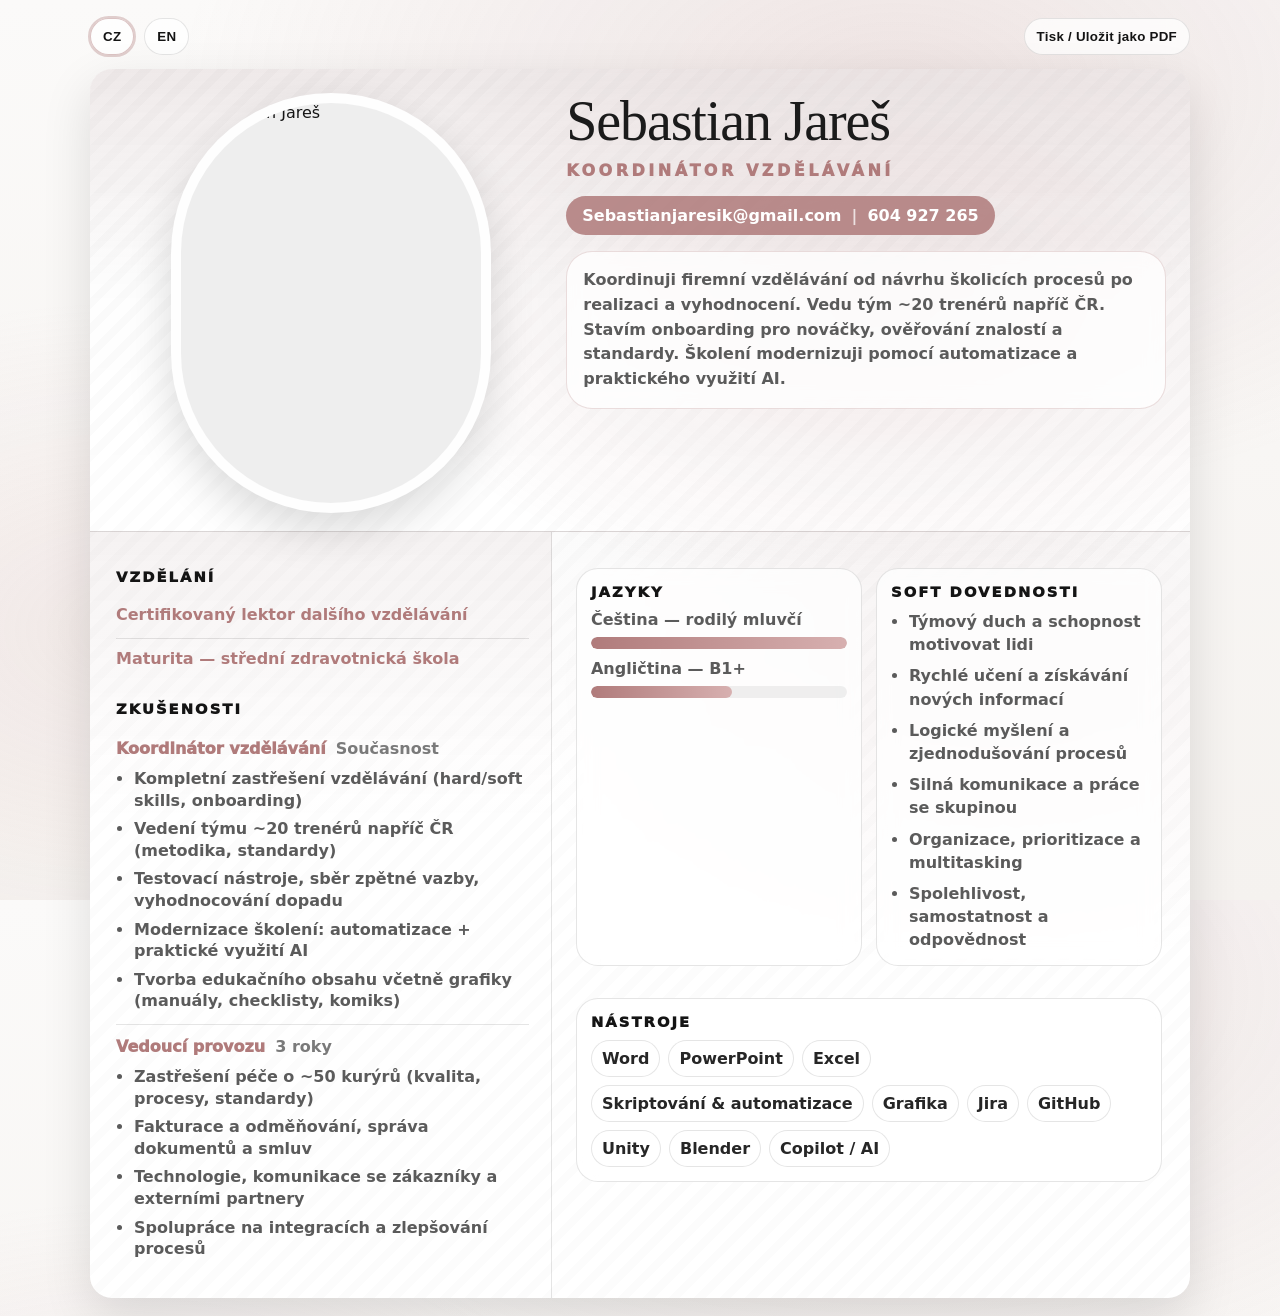
==== cv.html @ 07fa7704 "Create cv.html" ====
<!doctype html>
<html lang="cs" data-lang="cs">
<head>
  <meta charset="utf-8" />
  <meta name="viewport" content="width=device-width,initial-scale=1,viewport-fit=cover" />
  <title>Sebastian Jareš — Životopis</title>
  <meta name="description" content="Životopis — Sebastian Jareš" />
  <link rel="stylesheet" href="./cv.css?v=1" />
</head>
<body>
  <div class="cvApp">
    <header class="cvTopbar">
      <div class="topbarLeft">
        <button class="topBtn" id="langCz" type="button">CZ</button>
        <button class="topBtn" id="langEn" type="button">EN</button>
      </div>
      <div class="topbarRight">
        <button class="topBtn" id="printBtn" type="button" data-lang="cs">Tisk / Uložit jako PDF</button>
        <button class="topBtn" id="printBtnEn" type="button" data-lang="en">Print / Save as PDF</button>
      </div>
    </header>

    <main class="cvSheet">
      <div class="cvBg"></div>

      <section class="cvHeader">
        <div class="headerPhoto">
          <div class="photoFrame">
            <img class="photo" src="assets/thumbnail_IMG_6727.jpg" alt="Sebastian Jareš" />
          </div>
        </div>

        <div class="headerInfo">
          <div class="nameBlock">
            <div class="nameLine">Sebastian Jareš</div>

            <div class="roleLine" data-lang="cs">KOORDINÁTOR VZDĚLÁVÁNÍ</div>
            <div class="roleLine" data-lang="en">TRAINING &amp; DEVELOPMENT COORDINATOR</div>

            <div class="contactLine">
              <span>Sebastianjaresik@gmail.com</span>
              <span class="sep">|</span>
              <span>604 927 265</span>
            </div>

            <div class="summaryCard">
              <p class="summary" data-lang="cs">
                Koordinuji firemní vzdělávání od návrhu školicích procesů po realizaci a vyhodnocení. Vedu tým ~20 trenérů napříč ČR. Stavím onboarding pro nováčky, ověřování znalostí a standardy. Školení modernizuji pomocí automatizace a praktického využití AI.
              </p>
              <p class="summary" data-lang="en">
                I coordinate company learning end-to-end: from training process design to delivery and evaluation. I lead ~20 trainers across the Czech Republic, build onboarding and knowledge checks, and modernise training through automation and practical AI use.
              </p>
            </div>
          </div>
        </div>
      </section>

      <section class="cvBody">
        <aside class="cvLeft">
          <section class="block">
            <h3 class="blockTitle" data-lang="cs">Vzdělání</h3>
            <h3 class="blockTitle" data-lang="en">Education</h3>

            <div class="item">
              <div class="itemTitle" data-lang="cs">Certifikovaný lektor dalšího vzdělávání</div>
              <div class="itemTitle" data-lang="en">Certified continuing education trainer</div>
            </div>

            <div class="item">
              <div class="itemTitle" data-lang="cs">Maturita — střední zdravotnická škola</div>
              <div class="itemTitle" data-lang="en">High school diploma — healthcare school</div>
            </div>
          </section>

          <section class="block">
            <h3 class="blockTitle" data-lang="cs">Zkušenosti</h3>
            <h3 class="blockTitle" data-lang="en">Experience</h3>

            <div class="job">
              <div class="jobHead">
                <div class="jobRole" data-lang="cs">Koordinátor vzdělávání</div>
                <div class="jobRole" data-lang="en">Training &amp; Development Coordinator</div>
                <div class="jobTime" data-lang="cs">Současnost</div>
                <div class="jobTime" data-lang="en">Present</div>
              </div>
              <ul class="jobBullets" data-lang="cs">
                <li>Kompletní zastřešení vzdělávání (hard/soft skills, onboarding)</li>
                <li>Vedení týmu ~20 trenérů napříč ČR (metodika, standardy)</li>
                <li>Testovací nástroje, sběr zpětné vazby, vyhodnocování dopadu</li>
                <li>Modernizace školení: automatizace + praktické využití AI</li>
                <li>Tvorba edukačního obsahu včetně grafiky (manuály, checklisty, komiks)</li>
              </ul>
              <ul class="jobBullets" data-lang="en">
                <li>End-to-end ownership of company learning (hard/soft skills, onboarding)</li>
                <li>Managing ~20 trainers across the Czech Republic (methodology, standards)</li>
                <li>Knowledge checks, feedback loops, and training impact evaluation</li>
                <li>Training modernisation through automation and practical AI use</li>
                <li>Content creation including visuals (manuals, checklists, comic)</li>
              </ul>
            </div>

            <div class="job">
              <div class="jobHead">
                <div class="jobRole" data-lang="cs">Vedoucí provozu</div>
                <div class="jobRole" data-lang="en">Operations Manager</div>
                <div class="jobTime" data-lang="cs">3 roky</div>
                <div class="jobTime" data-lang="en">3 years</div>
              </div>
              <ul class="jobBullets" data-lang="cs">
                <li>Zastřešení péče o ~50 kurýrů (kvalita, procesy, standardy)</li>
                <li>Fakturace a odměňování, správa dokumentů a smluv</li>
                <li>Technologie, komunikace se zákazníky a externími partnery</li>
                <li>Spolupráce na integracích a zlepšování procesů</li>
              </ul>
              <ul class="jobBullets" data-lang="en">
                <li>Managing ~50 couriers (quality, processes, standards)</li>
                <li>Invoicing and compensation, document and contract administration</li>
                <li>Technology administration, customer and partner communication</li>
                <li>Supporting integrations and process improvements</li>
              </ul>
            </div>
          </section>
        </aside>

        <section class="cvRight">
          <div class="grid2">
            <section class="block rightBlock">
              <h3 class="blockTitle" data-lang="cs">Jazyky</h3>
              <h3 class="blockTitle" data-lang="en">Languages</h3>

              <div class="barRow">
                <div class="barLabel" data-lang="cs">Čeština — rodilý mluvčí</div>
                <div class="barLabel" data-lang="en">Czech — native</div>
                <div class="bar"><div class="fill" style="width:100%"></div></div>
              </div>

              <div class="barRow">
                <div class="barLabel" data-lang="cs">Angličtina — B1+</div>
                <div class="barLabel" data-lang="en">English — B1+</div>
                <div class="bar"><div class="fill" style="width:55%"></div></div>
              </div>
            </section>

            <section class="block rightBlock">
              <h3 class="blockTitle" data-lang="cs">Soft dovednosti</h3>
              <h3 class="blockTitle" data-lang="en">Soft skills</h3>

              <ul class="bullets" data-lang="cs">
                <li>Týmový duch a schopnost motivovat lidi</li>
                <li>Rychlé učení a získávání nových informací</li>
                <li>Logické myšlení a zjednodušování procesů</li>
                <li>Silná komunikace a práce se skupinou</li>
                <li>Organizace, prioritizace a multitasking</li>
                <li>Spolehlivost, samostatnost a odpovědnost</li>
              </ul>

              <ul class="bullets" data-lang="en">
                <li>Team mindset and ability to motivate people</li>
                <li>Fast learning and active information gathering</li>
                <li>Logical thinking and simplifying processes</li>
                <li>Strong communication and facilitation</li>
                <li>Organisation, prioritisation and multitasking</li>
                <li>Reliability, independence and ownership</li>
              </ul>
            </section>

            <section class="block rightBlock span2">
              <h3 class="blockTitle" data-lang="cs">Nástroje</h3>
              <h3 class="blockTitle" data-lang="en">Tools</h3>

              <div class="tags">
                <span class="tag">Word</span>
                <span class="tag">PowerPoint</span>
                <span class="tag">Excel</span>
                <span class="tag" data-lang="cs">Skriptování &amp; automatizace</span>
                <span class="tag" data-lang="en">Scripting &amp; automation</span>
                <span class="tag" data-lang="cs">Grafika</span>
                <span class="tag" data-lang="en">Graphics</span>
                <span class="tag">Jira</span>
                <span class="tag">GitHub</span>
                <span class="tag">Unity</span>
                <span class="tag">Blender</span>
                <span class="tag">Copilot / AI</span>
              </div>
            </section>

          </div>
        </section>
      </section>
    </main>
  </div>

  <script src="./cj.js?v=1"></script>
</body>
</html>
---- cv.css ----
:root{
  --bg:#f5f2ef;
  --paper:#ffffff;
  --ink:#141414;
  --muted:#5b5b5b;
  --muted2:#7a7a7a;
  --line:rgba(0,0,0,.10);
  --accent:#b07b7b;
  --accent2:#d7b0b0;
  --shadow:0 18px 50px rgba(0,0,0,.12);
  --radius:22px;
}

*{box-sizing:border-box}
html,body{height:100%}

/* když JS nastaví hidden, chceme jistotu, že element zmizí všude */
[hidden]{display:none !important}

body{
  margin:0;
  font-family:ui-sans-serif,system-ui,-apple-system,Segoe UI,Roboto,Arial,"Noto Sans",sans-serif;
  color:var(--ink);
  background:
    radial-gradient(1200px 700px at 70% 10%, rgba(176,123,123,.18), transparent 60%),
    radial-gradient(900px 600px at 10% 70%, rgba(215,176,176,.18), transparent 55%),
    linear-gradient(180deg, #fbfaf9, var(--bg));
}

/* přepínání jazyků přes html[data-lang] */
[data-lang="cs"] [data-lang="en"]{display:none}
[data-lang="en"] [data-lang="cs"]{display:none}

/* pojistka: ať se nikdy nezobrazují oba print buttony současně (i bez JS) */
html[data-lang="cs"] #printBtnEn{display:none}
html[data-lang="en"] #printBtn{display:none}

.cvApp{min-height:100%; padding:18px}
.cvTopbar{
  max-width:1100px;
  margin:0 auto 14px;
  display:flex;
  justify-content:space-between;
  gap:12px;
  align-items:center;
}
.topbarLeft,.topbarRight{display:flex; gap:10px; align-items:center; flex-wrap:wrap}
.topBtn{
  border:1px solid var(--line);
  background:rgba(255,255,255,.75);
  backdrop-filter: blur(10px);
  padding:10px 12px;
  border-radius:999px;
  font-weight:800;
  letter-spacing:.02em;
  color:var(--ink);
  cursor:pointer;
  text-decoration:none;
}
.topBtn.primary{
  background:var(--accent);
  color:#fff;
  border-color:transparent;
}
.topBtn.active{
  outline:2px solid rgba(176,123,123,.35);
  border-color:rgba(176,123,123,.45);
}

.cvSheet{
  position:relative;
  max-width:1100px;
  margin:0 auto;
  background:var(--paper);
  border-radius:var(--radius);
  box-shadow:var(--shadow);
  overflow:hidden;
  display:grid;
  grid-template-rows:auto 1fr;
}

.cvBg{
  position:absolute;
  inset:0;
  pointer-events:none;
  background:
    radial-gradient(900px 520px at 72% 18%, rgba(176,123,123,.18), transparent 60%),
    linear-gradient(180deg, rgba(0,0,0,.02), transparent 35%),
    repeating-linear-gradient(135deg, rgba(0,0,0,.015), rgba(0,0,0,.015) 8px, transparent 8px, transparent 18px);
  opacity:.9;
}

.cvHeader, .cvBody{position:relative; z-index:1}

.cvHeader{
  display:grid;
  grid-template-columns: 1.05fr 1.45fr;
  gap:18px;
  padding:24px 24px 18px;
  border-bottom:1px solid var(--line);
  background:
    linear-gradient(180deg, rgba(176,123,123,.10), transparent 45%),
    linear-gradient(180deg, rgba(0,0,0,.02), transparent 55%);
}

.headerPhoto{display:flex;justify-content:center;align-items:flex-start}
.photoFrame{
  width:320px;
  height:420px;
  border-radius:200px;
  overflow:hidden;
  border:10px solid rgba(255,255,255,.92);
  box-shadow:0 18px 46px rgba(0,0,0,.14);
  background:#eee;
}
.photo{width:100%;height:100%;object-fit:cover;display:block}

.headerInfo{display:flex;align-items:flex-start}
.nameBlock{width:100%}
.nameLine{
  font-family:"Segoe Script","Bradley Hand","Snell Roundhand","Apple Chancery",cursive;
  font-size:56px;
  line-height:1;
  letter-spacing:-.02em;
  color:#1b1b1b;
}
.roleLine{
  margin-top:12px;
  letter-spacing:.22em;
  text-transform:uppercase;
  font-weight:950;
  color:var(--accent);
}
.contactLine{
  margin-top:16px;
  background:rgba(176,123,123,.85);
  color:#fff;
  border-radius:999px;
  padding:10px 16px;
  display:flex;
  gap:10px;
  flex-wrap:wrap;
  align-items:center;
  font-weight:750;
  width:fit-content;
  max-width:100%;
}
.contactLine .sep{opacity:.75}

.summaryCard{
  margin-top:16px;
  border:1px solid rgba(176,123,123,.25);
  background:rgba(255,255,255,.78);
  backdrop-filter: blur(10px);
  border-radius:26px;
  padding:16px 16px;
}
.summary{
  margin:0;
  color:var(--muted);
  line-height:1.55;
  font-weight:650;
}

.cvBody{
  display:grid;
  grid-template-columns: 1.05fr 1.45fr;
  gap:0;
}

.cvLeft{
  padding:18px 22px 26px 26px;
  border-right:1px solid var(--line);
  background:
    linear-gradient(180deg, rgba(176,123,123,.06), transparent 38%),
    linear-gradient(180deg, rgba(0,0,0,.02), transparent 30%);
}

.cvRight{
  padding:18px 28px 26px 24px;
  background:
    radial-gradient(900px 520px at 70% 20%, rgba(176,123,123,.08), transparent 55%),
    linear-gradient(180deg, rgba(0,0,0,.015), transparent 32%);
}

.block{margin-top:18px}
.blockTitle{
  margin:0 0 10px;
  letter-spacing:.14em;
  text-transform:uppercase;
  font-size:.92rem;
  font-weight:950;
}

.item{padding:10px 0; border-top:1px solid var(--line)}
.item:first-of-type{border-top:0}
.itemTitle{font-weight:900; color:var(--accent); margin-bottom:4px}

.job{padding:12px 0; border-top:1px solid var(--line)}
.job:first-of-type{border-top:0}
.jobHead{
  display:flex;
  flex-wrap:wrap;
  gap:8px 10px;
  align-items:baseline;
}
.jobRole{font-weight:950; color:var(--accent)}
.jobTime{color:var(--muted2); font-weight:850}
.jobBullets{
  margin:10px 0 0;
  padding-left:18px;
  color:var(--muted);
  display:grid;
  gap:7px;
  line-height:1.35;
  font-weight:650;
}

.grid2{
  display:grid;
  gap:14px;
  grid-template-columns: 1fr 1fr;
}

.rightBlock{
  border:1px solid var(--line);
  background:rgba(255,255,255,.72);
  backdrop-filter: blur(10px);
  border-radius:22px;
  padding:14px 14px;
}
.span2{grid-column:1 / -1}

.barRow{display:grid; gap:8px; margin-top:10px}
.barLabel{color:var(--muted); font-weight:750}
.bar{
  height:12px;
  border-radius:999px;
  background:rgba(0,0,0,.06);
  overflow:hidden;
}
.fill{
  height:100%;
  border-radius:999px;
  background:linear-gradient(90deg, var(--accent), var(--accent2));
}

.bullets{
  margin:10px 0 0;
  padding-left:18px;
  color:var(--muted);
  display:grid;
  gap:8px;
  line-height:1.45;
  font-weight:650;
}

.tags{
  display:flex;
  gap:8px;
  flex-wrap:wrap;
  margin-top:10px;
}
.tag{
  padding:8px 10px;
  border-radius:999px;
  border:1px solid var(--line);
  background:rgba(255,255,255,.8);
  font-weight:850;
  color:#262626;
}

.twoCols{
  margin-top:10px;
  display:grid;
  grid-template-columns: 1fr 1fr;
  gap:10px 18px;
}

@media (max-width: 980px){
  .cvHeader{grid-template-columns:1fr}
  .cvBody{grid-template-columns:1fr}
  .cvLeft{border-right:0;border-bottom:1px solid var(--line)}
  .grid2{grid-template-columns:1fr}
  .span2{grid-column:auto}
  .twoCols{grid-template-columns:1fr}
  .nameLine{font-size:46px}
  .photoFrame{width:280px;height:380px;border-radius:190px}
}

@media (max-width: 520px){
  .cvHeader{padding:18px 16px 16px}
  .cvLeft{padding:16px}
  .cvRight{padding:16px}
  .photoFrame{width:240px;height:330px;border-radius:170px}
  .contactLine{width:100%;justify-content:center}
}

@media print{
  @page{ margin: 12mm; }
  body{background:#fff}
  .cvApp{padding:0}
  .cvTopbar{display:none}
  .cvSheet{box-shadow:none;border-radius:0;max-width:none}
  .cvBg{opacity:.55}
}
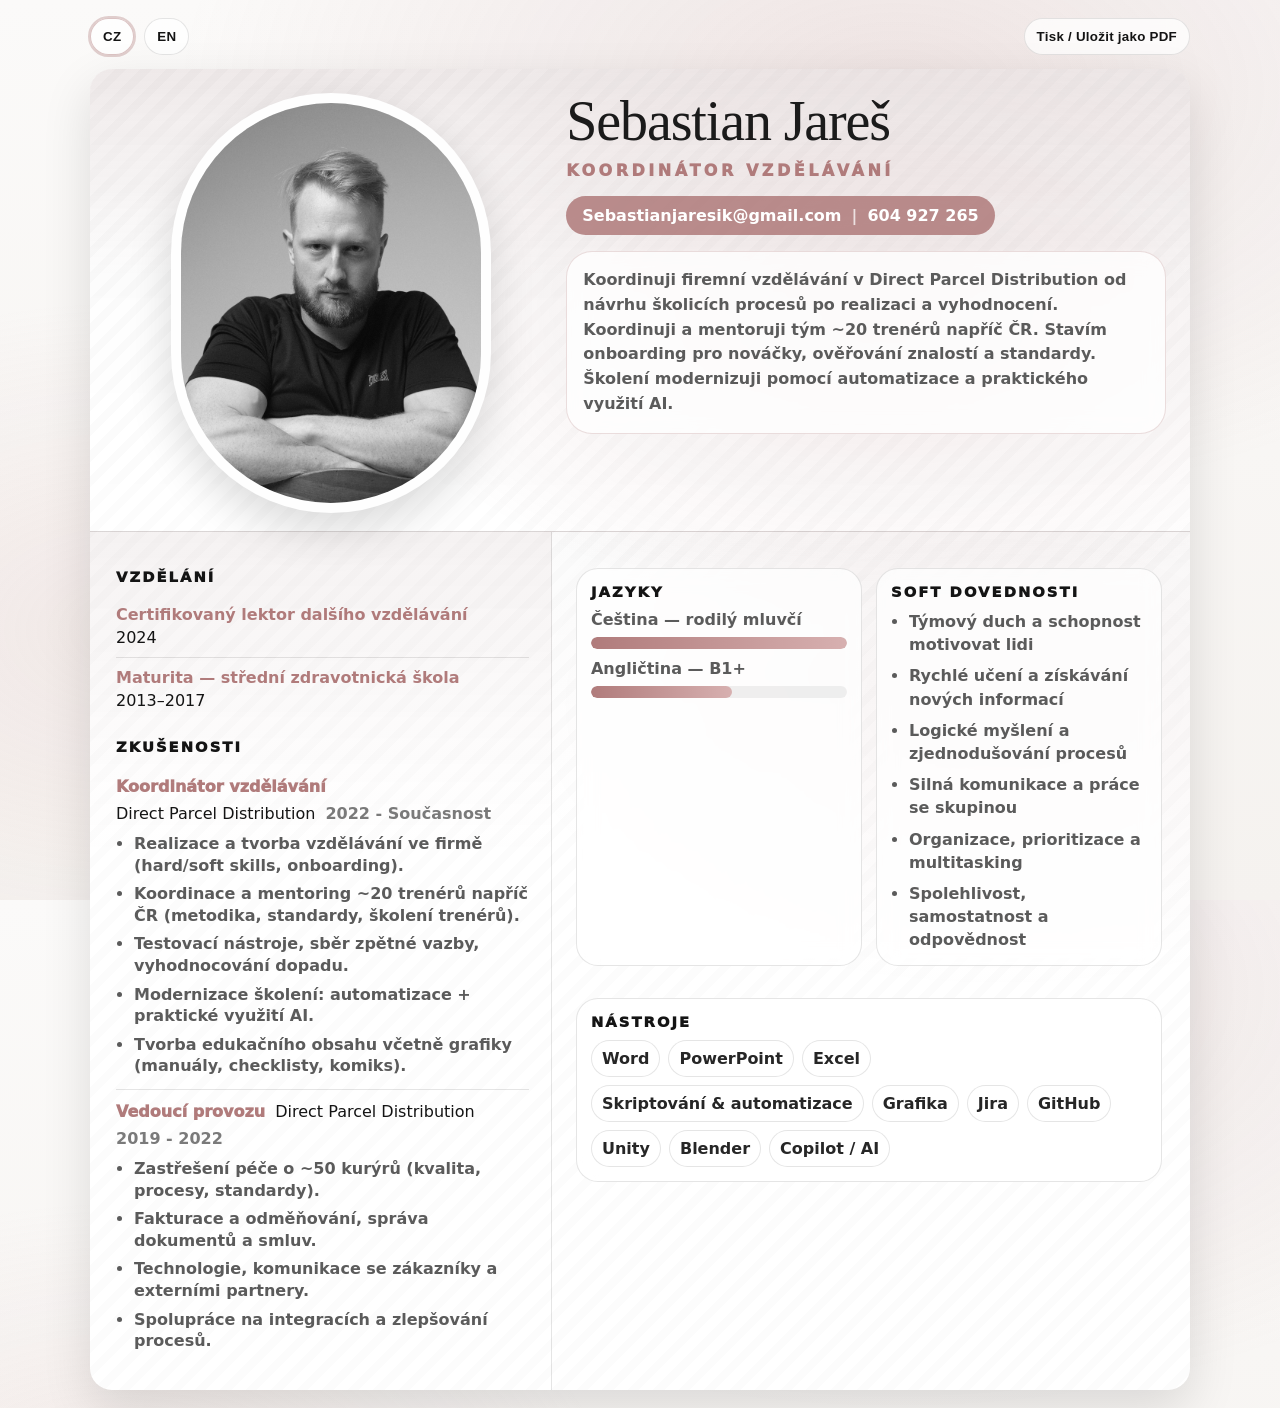
==== commit bb3ed97a: "Update cv.html" ====
--- a/cv.html
+++ b/cv.html
@@ -5,7 +5,7 @@
   <meta name="viewport" content="width=device-width,initial-scale=1,viewport-fit=cover" />
   <title>Sebastian Jareš — Životopis</title>
   <meta name="description" content="Životopis — Sebastian Jareš" />
-  <link rel="stylesheet" href="./cv.css?v=1" />
+  <link rel="stylesheet" href="./cv.css?v=20260217-3" />
 </head>
 <body>
   <div class="cvApp">
@@ -45,10 +45,10 @@
 
             <div class="summaryCard">
               <p class="summary" data-lang="cs">
-                Koordinuji firemní vzdělávání od návrhu školicích procesů po realizaci a vyhodnocení. Vedu tým ~20 trenérů napříč ČR. Stavím onboarding pro nováčky, ověřování znalostí a standardy. Školení modernizuji pomocí automatizace a praktického využití AI.
+                Koordinuji firemní vzdělávání v Direct Parcel Distribution od návrhu školicích procesů po realizaci a vyhodnocení. Koordinuji a mentoruji tým ~20 trenérů napříč ČR. Stavím onboarding pro nováčky, ověřování znalostí a standardy. Školení modernizuji pomocí automatizace a praktického využití AI.
               </p>
               <p class="summary" data-lang="en">
-                I coordinate company learning end-to-end: from training process design to delivery and evaluation. I lead ~20 trainers across the Czech Republic, build onboarding and knowledge checks, and modernise training through automation and practical AI use.
+                I coordinate company learning at Direct Parcel Distribution end-to-end: from training process design to delivery and evaluation. I coordinate and mentor ~20 trainers across the Czech Republic, build onboarding and knowledge checks, and modernise training through automation and practical AI use.
               </p>
             </div>
           </div>
@@ -64,11 +64,15 @@
             <div class="item">
               <div class="itemTitle" data-lang="cs">Certifikovaný lektor dalšího vzdělávání</div>
               <div class="itemTitle" data-lang="en">Certified continuing education trainer</div>
+              <div class="itemMeta" data-lang="cs">2024</div>
+              <div class="itemMeta" data-lang="en">2024</div>
             </div>
 
             <div class="item">
               <div class="itemTitle" data-lang="cs">Maturita — střední zdravotnická škola</div>
               <div class="itemTitle" data-lang="en">High school diploma — healthcare school</div>
+              <div class="itemMeta" data-lang="cs">2013–2017</div>
+              <div class="itemMeta" data-lang="en">2013–2017</div>
             </div>
           </section>
 
@@ -80,22 +84,28 @@
               <div class="jobHead">
                 <div class="jobRole" data-lang="cs">Koordinátor vzdělávání</div>
                 <div class="jobRole" data-lang="en">Training &amp; Development Coordinator</div>
-                <div class="jobTime" data-lang="cs">Současnost</div>
-                <div class="jobTime" data-lang="en">Present</div>
-              </div>
+
+                <div class="jobCompany" data-lang="cs">Direct Parcel Distribution</div>
+                <div class="jobCompany" data-lang="en">Direct Parcel Distribution</div>
+
+                <div class="jobTime" data-lang="cs">2022 - Současnost</div>
+                <div class="jobTime" data-lang="en">2022 - Present</div>
+              </div>
+
               <ul class="jobBullets" data-lang="cs">
-                <li>Kompletní zastřešení vzdělávání (hard/soft skills, onboarding)</li>
-                <li>Vedení týmu ~20 trenérů napříč ČR (metodika, standardy)</li>
-                <li>Testovací nástroje, sběr zpětné vazby, vyhodnocování dopadu</li>
-                <li>Modernizace školení: automatizace + praktické využití AI</li>
-                <li>Tvorba edukačního obsahu včetně grafiky (manuály, checklisty, komiks)</li>
-              </ul>
+                <li>Realizace a tvorba vzdělávání ve firmě (hard/soft skills, onboarding).</li>
+                <li>Koordinace a mentoring ~20 trenérů napříč ČR (metodika, standardy, školení trenérů).</li>
+                <li>Testovací nástroje, sběr zpětné vazby, vyhodnocování dopadu.</li>
+                <li>Modernizace školení: automatizace + praktické využití AI.</li>
+                <li>Tvorba edukačního obsahu včetně grafiky (manuály, checklisty, komiks).</li>
+              </ul>
+
               <ul class="jobBullets" data-lang="en">
-                <li>End-to-end ownership of company learning (hard/soft skills, onboarding)</li>
-                <li>Managing ~20 trainers across the Czech Republic (methodology, standards)</li>
-                <li>Knowledge checks, feedback loops, and training impact evaluation</li>
-                <li>Training modernisation through automation and practical AI use</li>
-                <li>Content creation including visuals (manuals, checklists, comic)</li>
+                <li>Training delivery and creation across the company (hard/soft skills, onboarding).</li>
+                <li>Coordination and mentoring of ~20 trainers across the Czech Republic (methodology, standards, train-the-trainer).</li>
+                <li>Knowledge checks, feedback loops, and training impact evaluation.</li>
+                <li>Training modernisation through automation and practical AI use.</li>
+                <li>Content creation including visuals (manuals, checklists, comic).</li>
               </ul>
             </div>
 
@@ -103,20 +113,26 @@
               <div class="jobHead">
                 <div class="jobRole" data-lang="cs">Vedoucí provozu</div>
                 <div class="jobRole" data-lang="en">Operations Manager</div>
-                <div class="jobTime" data-lang="cs">3 roky</div>
-                <div class="jobTime" data-lang="en">3 years</div>
-              </div>
+
+                <div class="jobCompany" data-lang="cs">Direct Parcel Distribution</div>
+                <div class="jobCompany" data-lang="en">Direct Parcel Distribution</div>
+
+                <div class="jobTime" data-lang="cs">2019 - 2022</div>
+                <div class="jobTime" data-lang="en">2019 - 2022</div>
+              </div>
+
               <ul class="jobBullets" data-lang="cs">
-                <li>Zastřešení péče o ~50 kurýrů (kvalita, procesy, standardy)</li>
-                <li>Fakturace a odměňování, správa dokumentů a smluv</li>
-                <li>Technologie, komunikace se zákazníky a externími partnery</li>
-                <li>Spolupráce na integracích a zlepšování procesů</li>
-              </ul>
+                <li>Zastřešení péče o ~50 kurýrů (kvalita, procesy, standardy).</li>
+                <li>Fakturace a odměňování, správa dokumentů a smluv.</li>
+                <li>Technologie, komunikace se zákazníky a externími partnery.</li>
+                <li>Spolupráce na integracích a zlepšování procesů.</li>
+              </ul>
+
               <ul class="jobBullets" data-lang="en">
-                <li>Managing ~50 couriers (quality, processes, standards)</li>
-                <li>Invoicing and compensation, document and contract administration</li>
-                <li>Technology administration, customer and partner communication</li>
-                <li>Supporting integrations and process improvements</li>
+                <li>Managing ~50 couriers (quality, processes, standards).</li>
+                <li>Invoicing and compensation, document and contract administration.</li>
+                <li>Technology administration, customer and partner communication.</li>
+                <li>Supporting integrations and process improvements.</li>
               </ul>
             </div>
           </section>
@@ -190,6 +206,6 @@
     </main>
   </div>
 
-  <script src="./cj.js?v=1"></script>
+  <script src="./cj.js?v=20260217-3"></script>
 </body>
 </html>
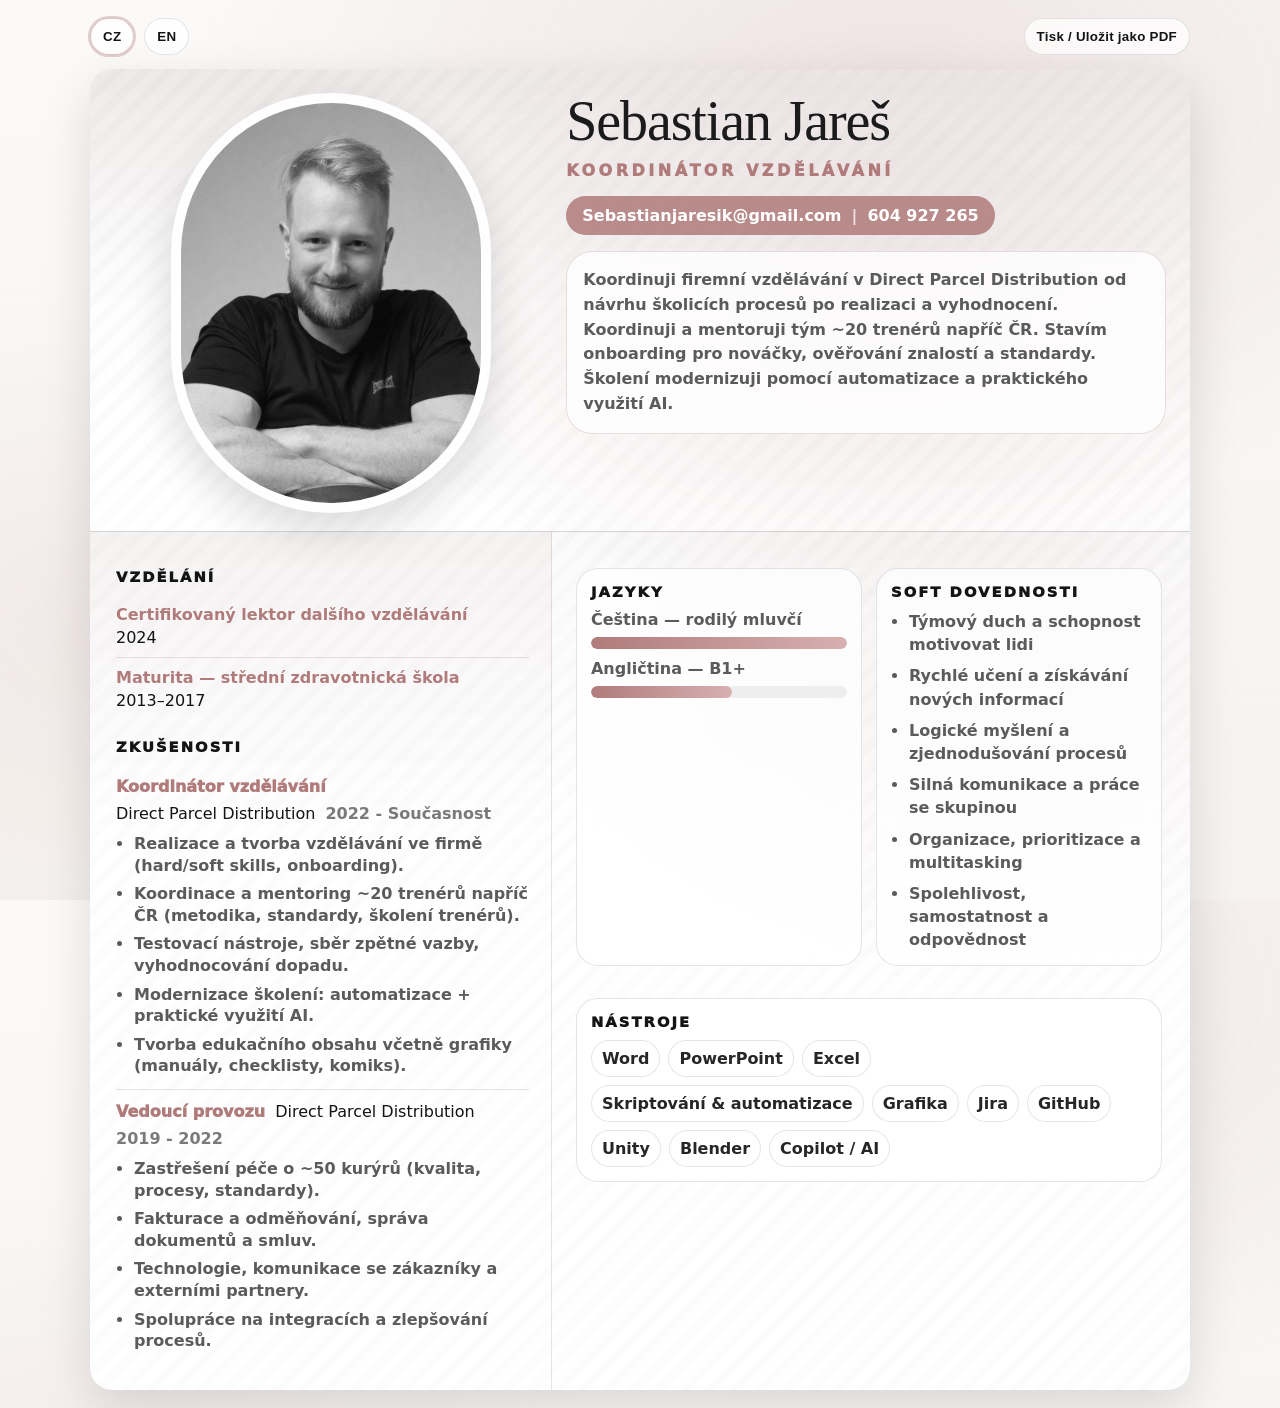
==== commit c11ceace: "Update cv.html" ====
--- a/cv.html
+++ b/cv.html
@@ -5,7 +5,7 @@
   <meta name="viewport" content="width=device-width,initial-scale=1,viewport-fit=cover" />
   <title>Sebastian Jareš — Životopis</title>
   <meta name="description" content="Životopis — Sebastian Jareš" />
-  <link rel="stylesheet" href="./cv.css?v=20260217-3" />
+  <link rel="stylesheet" href="./cv.css?v=20260217-4" />
 </head>
 <body>
   <div class="cvApp">
@@ -26,7 +26,14 @@
       <section class="cvHeader">
         <div class="headerPhoto">
           <div class="photoFrame">
-            <img class="photo" src="assets/thumbnail_IMG_6727.jpg" alt="Sebastian Jareš" />
+            <!-- ✅ OPRAVA: cv.html teď ukazuje na existující fotku v assets/ -->
+            <img
+              class="photo"
+              src="assets/A8B14192-0775-4E77-B892-59BF648AD72E.png?v=20260217-4"
+              alt="Sebastian Jareš"
+              loading="eager"
+              decoding="async"
+            />
           </div>
         </div>
 
@@ -206,6 +213,6 @@
     </main>
   </div>
 
-  <script src="./cj.js?v=20260217-3"></script>
+  <script src="./cj.js?v=20260217-4"></script>
 </body>
 </html>
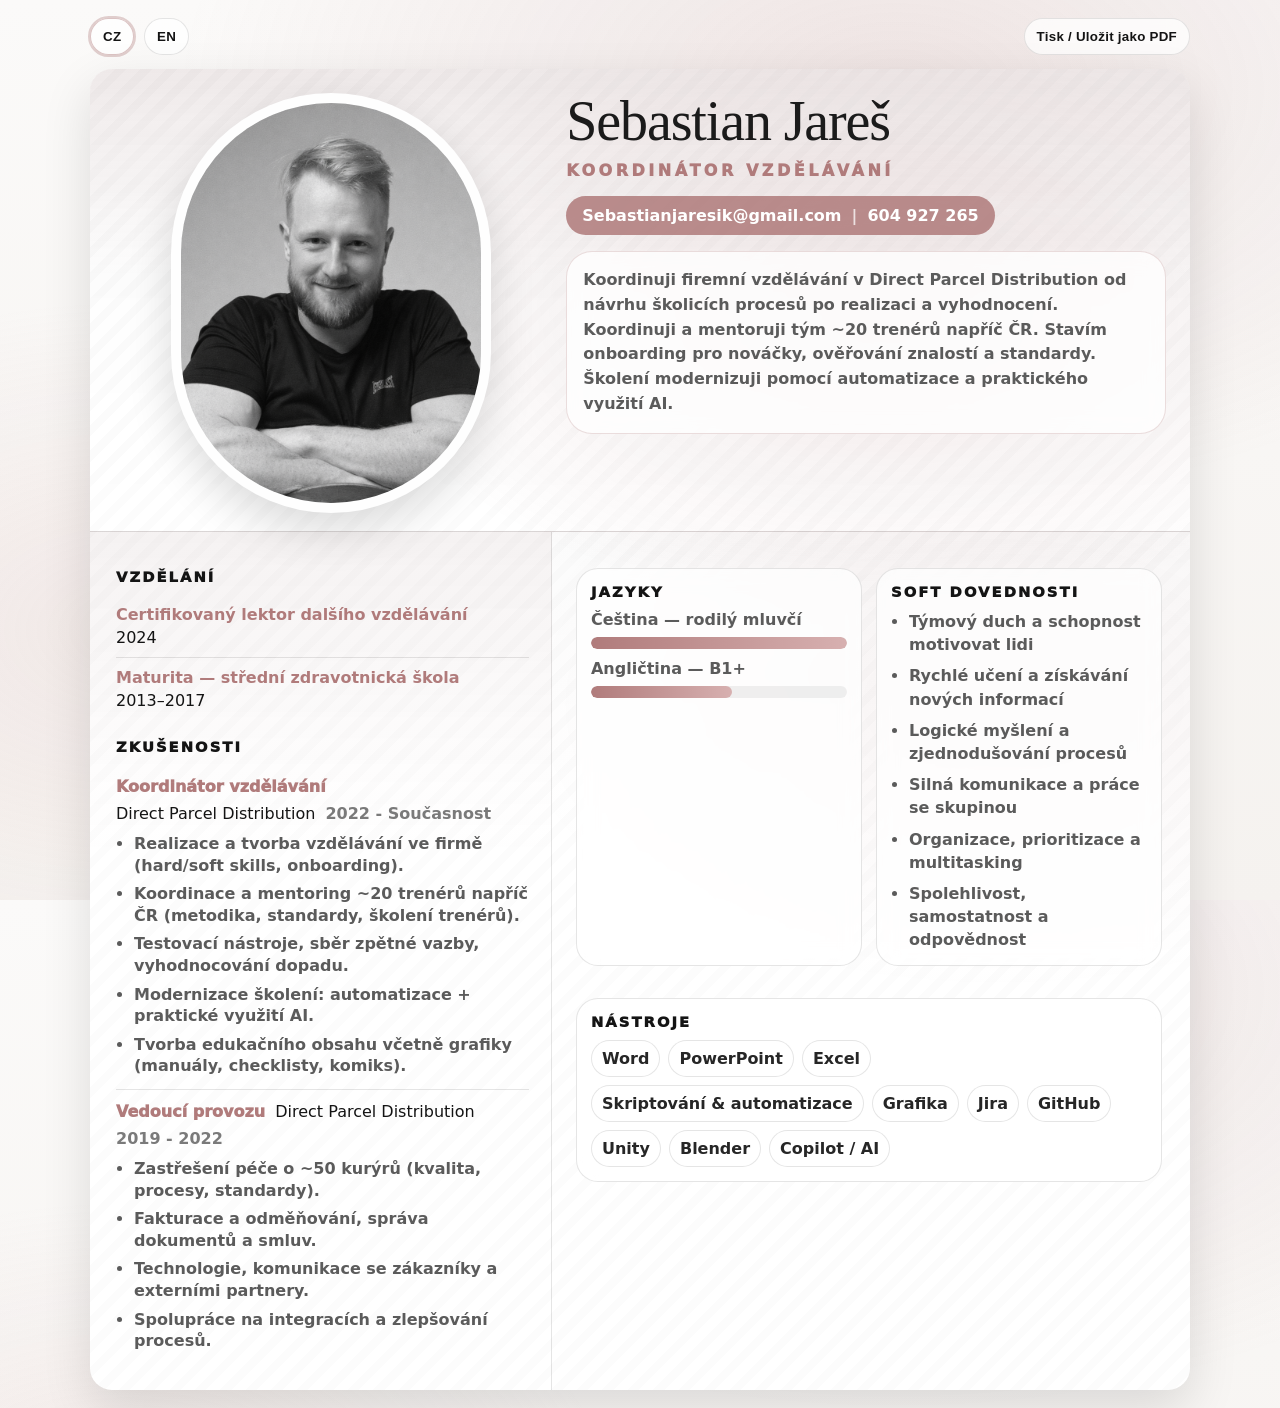
==== commit fccea3c5: "Update cv.html" ====
--- a/cv.html
+++ b/cv.html
@@ -3,9 +3,10 @@
 <head>
   <meta charset="utf-8" />
   <meta name="viewport" content="width=device-width,initial-scale=1,viewport-fit=cover" />
+  <meta name="color-scheme" content="light" />
   <title>Sebastian Jareš — Životopis</title>
   <meta name="description" content="Životopis — Sebastian Jareš" />
-  <link rel="stylesheet" href="./cv.css?v=20260217-4" />
+  <link rel="stylesheet" href="./cv.css?v=20260217-5" />
 </head>
 <body>
   <div class="cvApp">
@@ -26,7 +27,6 @@
       <section class="cvHeader">
         <div class="headerPhoto">
           <div class="photoFrame">
-            <!-- ✅ OPRAVA: cv.html teď ukazuje na existující fotku v assets/ -->
             <img
               class="photo"
               src="assets/A8B14192-0775-4E77-B892-59BF648AD72E.png?v=20260217-4"
@@ -213,6 +213,6 @@
     </main>
   </div>
 
-  <script src="./cj.js?v=20260217-4"></script>
+  <script src="./cj.js?v=20260217-5"></script>
 </body>
 </html>
